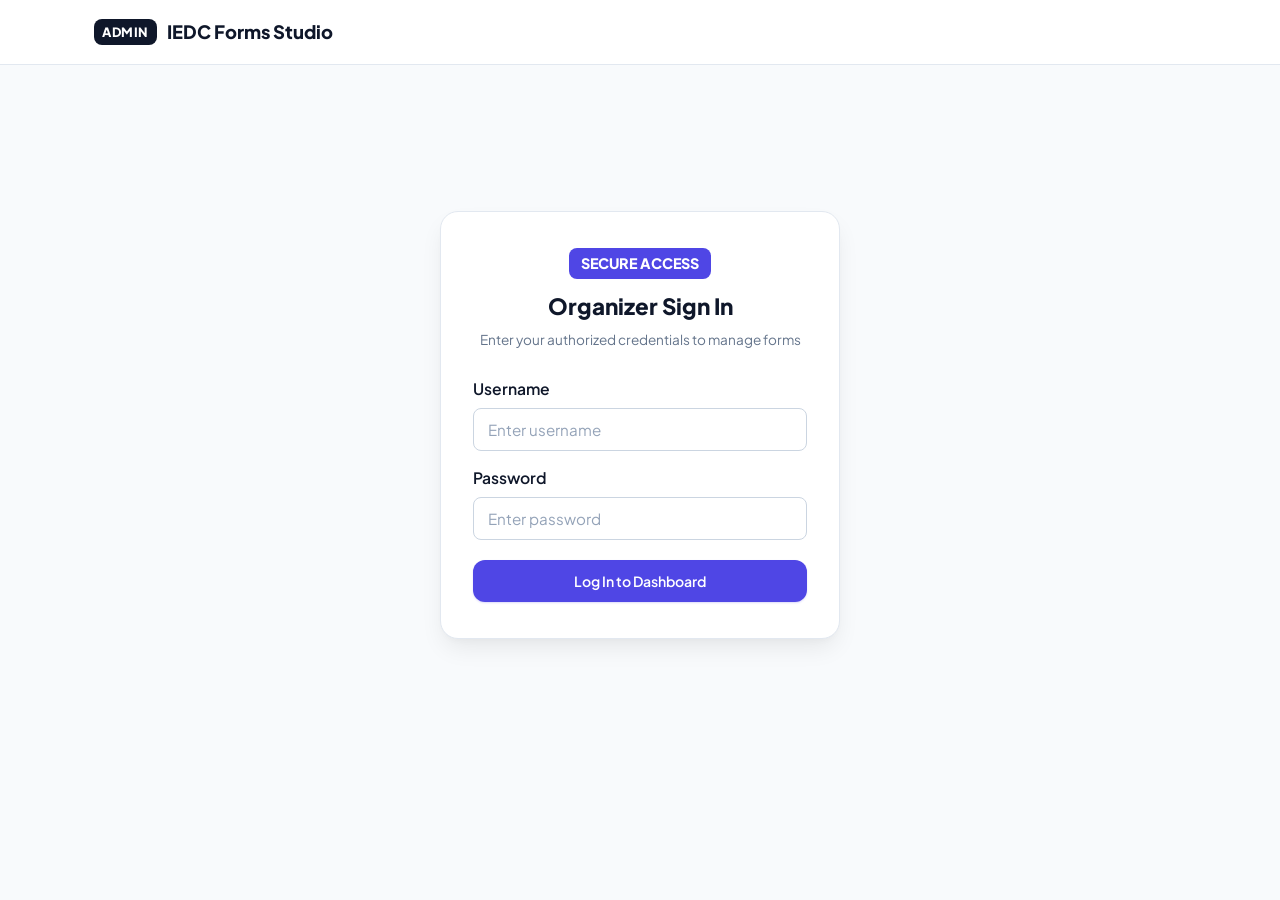
==== admin.html @ 8fbd7e46 "fix(ui): replace emoji favicons with clean SVG vector icons" ====
<!DOCTYPE html>
<html lang="en">
<head>
  <meta charset="UTF-8">
  <meta name="viewport" content="width=device-width, initial-scale=1.0">
  <title>Admin Dashboard | IEDC Event Forms</title>
  <meta name="description" content="Manage event registration forms, dynamic questions, and Google Sheets integration.">
  <link rel="icon" href="data:image/svg+xml,<svg xmlns=%22http://www.w3.org/2000/svg%22 viewBox=%220 0 32 32%22><rect width=%2232%22 height=%2232%22 rx=%227%22 fill=%22%234f46e5%22/><circle cx=%2216%22 cy=%2216%22 r=%225%22 fill=%22none%22 stroke=%22white%22 stroke-width=%222.5%22/><path d=%22M16 6v3M16 23v3M6 16h3M23 16h3%22 stroke=%22white%22 stroke-width=%222.5%22 stroke-linecap=%22round%22/></svg>">
  <link rel="stylesheet" href="css/light-theme.css">
  <!-- Attempt to load local gitignored env.js if present -->
  <script src="js/env.js" onerror="console.log('Production mode: verifying via secure SHA-256')"></script>
</head>
<body>

  <!-- Minimal Header -->
  <header class="app-header">
    <div class="app-header-inner">
      <div class="header-brand">
        <span class="brand-badge" style="background:var(--text-main);">ADMIN</span>
        <span>IEDC Forms Studio</span>
      </div>
      <div class="header-actions" id="adminHeaderActions" style="display:none;">
        <a href="index.html" target="_blank" class="btn btn-secondary btn-sm" title="View Attendee Portal">
          <svg width="14" height="14" viewBox="0 0 24 24" fill="none" stroke="currentColor" stroke-width="2"><path d="M18 13v6a2 2 0 0 1-2 2H5a2 2 0 0 1-2-2V8a2 2 0 0 1 2-2h6"></path><polyline points="15 3 21 3 21 9"></polyline><line x1="10" y1="14" x2="21" y2="3"></line></svg>
          <span>Open Forms</span>
        </a>
        <button class="btn btn-danger btn-sm" id="btnLogout">
          <span>Logout</span>
        </button>
      </div>
    </div>
  </header>

  <main>
    <!-- =====================================================================
         1. LOGIN SCREEN (Shown if not logged in)
         ===================================================================== -->
    <div class="login-screen-wrapper" id="loginScreen">
      <div class="login-card">
        <div class="login-brand-header">
          <span class="login-brand-badge">SECURE ACCESS</span>
          <h1 class="login-title">Organizer Sign In</h1>
          <p class="login-sub">Enter your authorized credentials to manage forms</p>
        </div>

        <form id="loginForm">
          <div style="margin-bottom:16px;">
            <label class="question-label" for="loginUser">Username</label>
            <input class="form-control" type="text" id="loginUser" required placeholder="Enter username" autocomplete="username">
          </div>

          <div style="margin-bottom:20px;">
            <label class="question-label" for="loginPass">Password</label>
            <input class="form-control" type="password" id="loginPass" required placeholder="Enter password" autocomplete="current-password">
          </div>

          <div id="loginErrorMsg" style="display:none; color:var(--accent-rose); font-size:0.84rem; margin-bottom:14px; text-align:center; font-weight:600;">
            Invalid username or password. Please try again.
          </div>

          <button type="submit" class="btn btn-primary" id="btnLoginSubmit" style="width:100%; padding:12px;">
            <span>Log In to Dashboard</span>
          </button>
        </form>
      </div>
    </div>

    <!-- =====================================================================
         2. ADMIN DASHBOARD (Shown when logged in)
         ===================================================================== -->
    <div class="container-wide" id="adminDashboard" style="display:none;">
      <!-- Tab Navigation Bar -->
      <div class="admin-tabs-bar">
        <button class="admin-tab-btn active" data-tab="tabForms">
          📋 Event Forms (<span id="totalFormsCount">0</span>)
        </button>
        <button class="admin-tab-btn" data-tab="tabBuilder">
          ➕ Create / Edit Form
        </button>
        <button class="admin-tab-btn" data-tab="tabSubmissions">
          📊 Registrations (<span id="totalRegistrationsCount">0</span>)
        </button>
      </div>

      <!-- TAB 1: ALL FORMS LIST -->
      <div id="tabForms" class="tab-pane">
        <div style="display:flex; align-items:center; justify-content:space-between; margin-bottom:20px;">
          <div>
            <h2 style="font-size:1.4rem; font-weight:800; color:var(--text-main);">Event Registration Forms</h2>
            <p style="font-size:0.88rem; color:var(--text-muted);">Share direct form links with attendees. No login required for them.</p>
          </div>
          <button class="btn btn-primary" id="btnCreateNewFormTop">
            <span>+ Create New Form</span>
          </button>
        </div>

        <div id="formsListGrid" style="display:grid; grid-template-columns:repeat(auto-fill, minmax(340px, 1fr)); gap:20px;">
          <!-- Injected dynamically -->
        </div>
      </div>

      <!-- TAB 2: FORM BUILDER (Google Forms / Zoho Forms style) -->
      <div id="tabBuilder" class="tab-pane" style="display:none;">
        <div style="display:flex; align-items:center; justify-content:space-between; margin-bottom:20px;">
          <div>
            <h2 style="font-size:1.4rem; font-weight:800; color:var(--text-main);" id="builderHeading">Create Event Form</h2>
            <p style="font-size:0.88rem; color:var(--text-muted);">Configure event info, connect Google Sheets, and build questions.</p>
          </div>
          <div style="display:flex; gap:10px;">
            <button class="btn btn-secondary" id="btnCancelBuilder">Cancel</button>
            <button class="btn btn-primary" id="btnSaveForm">
              <span>Save & Publish Form</span>
            </button>
          </div>
        </div>

        <div style="display:grid; grid-template-columns:1fr; gap:24px;">
          <!-- Card 1: Event Details & Google Sheets Setup -->
          <div class="form-card" style="border-top: 6px solid var(--primary);">
            <h3 style="font-size:1.1rem; font-weight:700; margin-bottom:16px; color:var(--text-main);">
              1. Event Information & Google Sheets Link
            </h3>

            <input type="hidden" id="builderFormId">

            <div style="display:grid; grid-template-columns:1fr 1fr; gap:16px; margin-bottom:16px;">
              <div>
                <label class="question-label" for="builderTitle">Event Title <span class="req-star">*</span></label>
                <input class="form-control" type="text" id="builderTitle" placeholder="e.g., HackNova 2026 Hackathon" required>
              </div>
              <div>
                <label class="question-label" for="builderVenue">Venue / Location <span class="req-star">*</span></label>
                <input class="form-control" type="text" id="builderVenue" placeholder="e.g., Campus Auditorium or Google Meet" required>
              </div>
            </div>

            <div style="display:grid; grid-template-columns:1fr 1fr; gap:16px; margin-bottom:16px;">
              <div>
                <label class="question-label" for="builderDate">Event Date <span class="req-star">*</span></label>
                <input class="form-control" type="text" id="builderDate" placeholder="e.g., Saturday, Nov 14, 2026">
              </div>
              <div>
                <label class="question-label" for="builderTime">Event Time <span class="req-star">*</span></label>
                <input class="form-control" type="text" id="builderTime" placeholder="e.g., 09:00 AM - 05:00 PM IST">
              </div>
            </div>

            <div style="margin-bottom:16px;">
              <label class="question-label" for="builderDesc">Event Description / Instructions</label>
              <textarea class="form-control" id="builderDesc" rows="3" placeholder="Tell attendees about tracks, prizes, free food, requirements..."></textarea>
            </div>

            <div style="display:grid; grid-template-columns:1fr 1fr; gap:16px; margin-bottom:20px;">
              <div>
                <label class="question-label" for="builderBanner">Banner Image URL</label>
                <input class="form-control" type="text" id="builderBanner" placeholder="assets/images/hackathon.jpg">
              </div>
              <div>
                <label class="question-label">Registration Fee</label>
                <input class="form-control" type="text" value="₹0 (Free Pass)" disabled style="background:#f1f5f9; color:var(--accent-green); font-weight:700;">
              </div>
            </div>

            <!-- Google Sheets Integration Box -->
            <div style="background:#f8fafc; border:1px solid #cbd5e1; border-radius:var(--radius-sm); padding:16px; margin-top:10px;">
              <div style="display:flex; align-items:center; justify-content:space-between; margin-bottom:8px;">
                <label class="question-label" for="builderSheetUrl" style="margin-bottom:0; color:var(--primary); font-weight:700;">
                  📊 Google Sheets Webhook URL
                </label>
                <button type="button" class="btn btn-secondary btn-sm" id="btnTestWebhook">Test Connection</button>
              </div>
              <input class="form-control" type="url" id="builderSheetUrl" value="https://script.google.com/macros/s/AKfycbxPCFnYDvDrivGyDOqRx8clG0_JQeyoc7Glr41iayQ9iWZUbeKd1woO2S6F5Shh1JF1yw/exec" placeholder="https://script.google.com/macros/s/AKfycbx.../exec">
              <div id="webhookTestResult" style="font-size:0.82rem; margin-top:6px;"></div>

              <details style="margin-top:10px; font-size:0.84rem; color:var(--text-secondary);">
                <summary style="cursor:pointer; font-weight:600; color:var(--primary);">
                  👉 2-Minute Google Sheets Setup Guide (Click to expand)
                </summary>
                <div style="margin-top:8px; line-height:1.6; background:#fff; padding:12px; border-radius:6px; border:1px solid #e2e8f0;">
                  1. Open <a href="https://sheets.new" target="_blank" style="text-decoration:underline; color:var(--primary);">sheets.new</a> to create a Google Sheet.<br>
                  2. Go to <strong>Extensions &gt; Apps Script</strong>.<br>
                  3. Paste the code from <code>google-apps-script/Code.gs</code> and click Save.<br>
                  4. Click <strong>Deploy &gt; New deployment</strong> &gt; Select <strong>Web app</strong> &gt; Set <em>Who has access</em> to <strong>Anyone</strong>.<br>
                  5. Copy the generated Web app URL and paste it into the box above!
                </div>
              </details>
            </div>
          </div>

          <!-- Card 2: Question Builder & Prebuilt Library -->
          <div class="form-card">
            <h3 style="font-size:1.1rem; font-weight:700; margin-bottom:12px; color:var(--text-main);">
              2. Form Questions Builder (Google Forms / Zoho Style)
            </h3>
            <p style="font-size:0.86rem; color:var(--text-muted); margin-bottom:16px;">
              Add questions, customize question types (Single Select, Multiple Select, Numbers Only, Text), and configure options.
            </p>

            <!-- Prebuilt Quick Add Bar -->
            <div class="prebuilt-picker-box">
              <div class="prebuilt-picker-title">
                ⚡ 1-Click Prebuilt Questions (Google & Zoho Forms Presets):
              </div>
              <div class="prebuilt-chips-grid" id="prebuiltChips">
                <!-- Injected dynamically -->
              </div>
            </div>

            <!-- List of Questions currently in the form -->
            <div id="builderQuestionsList">
              <!-- Question cards rendered here -->
            </div>

            <!-- Add Custom Question Button -->
            <div style="text-align:center; margin-top:20px;">
              <button type="button" class="btn btn-secondary" id="btnAddCustomQuestion" style="padding:10px 24px; border:2px dashed #cbd5e1;">
                + Add Custom Question
              </button>
            </div>
          </div>
        </div>
      </div>

      <!-- TAB 3: REGISTRATIONS VIEWER -->
      <div id="tabSubmissions" class="tab-pane" style="display:none;">
        <div style="display:flex; flex-wrap:wrap; align-items:center; justify-content:space-between; gap:12px; margin-bottom:20px;">
          <div>
            <h2 style="font-size:1.4rem; font-weight:800; color:var(--text-main);">Registrant Submissions</h2>
            <p style="font-size:0.88rem; color:var(--text-muted);">Real-time offline backup & Google Sheet synced responses.</p>
          </div>
          <div style="display:flex; gap:10px;">
            <select class="form-control" id="submissionsFilterEvent" style="width:220px; font-size:0.85rem;">
              <option value="ALL">All Events</option>
            </select>
            <button class="btn btn-primary btn-sm" id="btnExportCsv">
              📥 Export to CSV / Excel
            </button>
            <button class="btn btn-danger btn-sm" id="btnClearSubmissions">
              Clear Cache
            </button>
          </div>
        </div>

        <div class="data-table-card">
          <div class="data-table-header">
            <input type="text" class="form-control" id="searchSubmissionsInput" placeholder="Search by name, email, booking ID..." style="max-width:320px; font-size:0.85rem;">
            <span id="submissionsStatsBadge" style="font-size:0.82rem; font-weight:700; color:var(--text-secondary);">0 Responses</span>
          </div>
          <div class="table-responsive">
            <table class="clean-table" id="submissionsTable">
              <thead>
                <tr id="submissionsTableHead">
                  <th>Booking ID</th>
                  <th>Attendee Name</th>
                  <th>Email</th>
                  <th>Phone</th>
                  <th>Event</th>
                  <th>Timestamp</th>
                </tr>
              </thead>
              <tbody id="submissionsTableBody">
                <!-- Dynamically populated -->
              </tbody>
            </table>
          </div>
        </div>
      </div>
    </div>
  </main>

  <!-- Toast Notification -->
  <div class="light-toast" id="adminToast">
    <svg width="18" height="18" viewBox="0 0 24 24" fill="none" stroke="#10b981" stroke-width="2">
      <polyline points="20 6 9 17 4 12"></polyline>
    </svg>
    <span id="adminToastText">Action completed</span>
  </div>

  <!-- Scripts -->
  <script src="js/auth.js"></script>
  <script src="js/forms-store.js"></script>
  <script>
    (function () {
      'use strict';

      // Builder State
      let builderQuestions = [];
      let activeEditingFormId = null;

      // DOM Cache
      const dom = {
        loginScreen: document.getElementById('loginScreen'),
        loginForm: document.getElementById('loginForm'),
        loginUser: document.getElementById('loginUser'),
        loginPass: document.getElementById('loginPass'),
        loginErrorMsg: document.getElementById('loginErrorMsg'),
        adminDashboard: document.getElementById('adminDashboard'),
        adminHeaderActions: document.getElementById('adminHeaderActions'),
        btnLogout: document.getElementById('btnLogout'),
        
        // Tabs
        tabBtns: document.querySelectorAll('.admin-tab-btn'),
        tabPanes: document.querySelectorAll('.tab-pane'),
        totalFormsCount: document.getElementById('totalFormsCount'),
        totalRegistrationsCount: document.getElementById('totalRegistrationsCount'),

        // Tab 1: Forms
        formsListGrid: document.getElementById('formsListGrid'),
        btnCreateNewFormTop: document.getElementById('btnCreateNewFormTop'),

        // Tab 2: Builder
        builderHeading: document.getElementById('builderHeading'),
        builderFormId: document.getElementById('builderFormId'),
        builderTitle: document.getElementById('builderTitle'),
        builderVenue: document.getElementById('builderVenue'),
        builderDate: document.getElementById('builderDate'),
        builderTime: document.getElementById('builderTime'),
        builderDesc: document.getElementById('builderDesc'),
        builderBanner: document.getElementById('builderBanner'),
        builderSheetUrl: document.getElementById('builderSheetUrl'),
        btnTestWebhook: document.getElementById('btnTestWebhook'),
        webhookTestResult: document.getElementById('webhookTestResult'),
        prebuiltChips: document.getElementById('prebuiltChips'),
        builderQuestionsList: document.getElementById('builderQuestionsList'),
        btnAddCustomQuestion: document.getElementById('btnAddCustomQuestion'),
        btnSaveForm: document.getElementById('btnSaveForm'),
        btnCancelBuilder: document.getElementById('btnCancelBuilder'),

        // Tab 3: Submissions
        submissionsFilterEvent: document.getElementById('submissionsFilterEvent'),
        searchSubmissionsInput: document.getElementById('searchSubmissionsInput'),
        submissionsStatsBadge: document.getElementById('submissionsStatsBadge'),
        submissionsTableHead: document.getElementById('submissionsTableHead'),
        submissionsTableBody: document.getElementById('submissionsTableBody'),
        btnExportCsv: document.getElementById('btnExportCsv'),
        btnClearSubmissions: document.getElementById('btnClearSubmissions'),

        // Toast
        adminToast: document.getElementById('adminToast'),
        adminToastText: document.getElementById('adminToastText')
      };

      // 1. Initial Authentication Check
      checkAuth();

      function checkAuth() {
        if (AuthService.isAuthenticated()) {
          dom.loginScreen.style.display = 'none';
          dom.adminDashboard.style.display = 'block';
          dom.adminHeaderActions.style.display = 'flex';
          initDashboard();
        } else {
          dom.loginScreen.style.display = 'flex';
          dom.adminDashboard.style.display = 'none';
          dom.adminHeaderActions.style.display = 'none';
        }
      }

      // Handle Login
      dom.loginForm.addEventListener('submit', async function (e) {
        e.preventDefault();
        dom.loginErrorMsg.style.display = 'none';
        const user = dom.loginUser.value.trim();
        const pass = dom.loginPass.value.trim();

        const success = await AuthService.login(user, pass);
        if (success) {
          checkAuth();
          showToast('Welcome to IEDC Forms Admin!');
        } else {
          dom.loginErrorMsg.style.display = 'block';
        }
      });

      // Handle Logout
      dom.btnLogout.addEventListener('click', () => {
        AuthService.logout();
        checkAuth();
        showToast('Logged out successfully');
      });

      // 2. Dashboard Tabs Switcher
      dom.tabBtns.forEach(btn => {
        btn.addEventListener('click', () => {
          dom.tabBtns.forEach(b => b.classList.remove('active'));
          dom.tabPanes.forEach(p => p.style.display = 'none');
          btn.classList.add('active');
          document.getElementById(btn.dataset.tab).style.display = 'block';

          if (btn.dataset.tab === 'tabForms') renderFormsList();
          if (btn.dataset.tab === 'tabSubmissions') renderSubmissionsTable();
        });
      });

      function initDashboard() {
        renderFormsList();
        renderPrebuiltChips();
        renderSubmissionsTable();
      }

      // 3. Render Forms List
      function renderFormsList() {
        const forms = FormsStore.getForms();
        dom.totalFormsCount.textContent = forms.length;

        dom.formsListGrid.innerHTML = forms.map(f => {
          const formSubmissions = FormsStore.getSubmissions(f.id);
          const formUrl = FormsStore.getShareableUrl(f);
          const hasWebhook = Boolean(f.sheetWebhookUrl);

          return `
            <div class="form-card" style="display:flex; flex-direction:column; justify-content:space-between;">
              <div>
                <div style="display:flex; align-items:center; justify-content:space-between; margin-bottom:8px;">
                  <span class="pill-badge badge-free">Free Pass</span>
                  <span style="font-size:0.78rem; color:${hasWebhook ? '#10b981' : '#f59e0b'}; font-weight:700;">
                    ${hasWebhook ? '● Sheets Connected' : '○ Sheets Not Connected'}
                  </span>
                </div>
                <h3 style="font-size:1.15rem; font-weight:800; color:var(--text-main); margin-bottom:6px;">
                  ${f.title}
                </h3>
                <p style="font-size:0.84rem; color:var(--text-muted); margin-bottom:12px; line-height:1.4;">
                  ${(f.description || '').substring(0, 90)}...
                </p>
                <div style="font-size:0.8rem; color:var(--text-secondary); margin-bottom:14px;">
                  📅 ${f.dateStr || 'Date TBD'} &nbsp;|&nbsp; 👥 <strong>${formSubmissions.length}</strong> Registrations
                </div>
              </div>

              <div style="border-top:1px solid var(--border-color); padding-top:14px; display:flex; flex-wrap:wrap; gap:8px;">
                <button class="btn btn-primary btn-sm" onclick="copyFormLink('${f.id}')">
                  📋 Copy Link
                </button>
                <a href="${formUrl}" target="_blank" class="btn btn-secondary btn-sm">
                  👁️ Open Form
                </a>
                <button class="btn btn-secondary btn-sm" onclick="editForm('${f.id}')">
                  ✏️ Edit
                </button>
                <button class="btn btn-danger btn-sm" onclick="deleteFormHandler('${f.id}')">
                  🗑️
                </button>
              </div>
            </div>
          `;
        }).join('');
      }

      function copyToClipboard(text) {
        if (navigator.clipboard && window.isSecureContext) {
          return navigator.clipboard.writeText(text).catch(() => fallbackCopy(text));
        }
        return fallbackCopy(text);
      }

      function fallbackCopy(text) {
        return new Promise((resolve, reject) => {
          try {
            const textarea = document.createElement('textarea');
            textarea.value = text;
            textarea.style.position = 'fixed';
            textarea.style.left = '-999999px';
            textarea.style.top = '-999999px';
            document.body.appendChild(textarea);
            textarea.focus();
            textarea.select();
            const successful = document.execCommand('copy');
            document.body.removeChild(textarea);
            if (successful) resolve();
            else reject(new Error('execCommand copy failed'));
          } catch (err) {
            reject(err);
          }
        });
      }

      window.copyFormLink = function (id) {
        const form = FormsStore.getFormById(id);
        const url = FormsStore.getShareableUrl(form || { id: id });
        copyToClipboard(url).then(() => {
          showToast('Shareable form link copied to clipboard!');
        }).catch(() => {
          window.prompt('Copy this shareable link:', url);
        });
      };

      window.editForm = function (id) {
        const form = FormsStore.getFormById(id);
        if (!form) return;
        activeEditingFormId = id;
        dom.builderHeading.textContent = `Edit Form: ${form.title}`;
        dom.builderFormId.value = form.id;
        dom.builderTitle.value = form.title;
        dom.builderVenue.value = form.venue || '';
        dom.builderDate.value = form.dateStr || '';
        dom.builderTime.value = form.timeStr || '';
        dom.builderDesc.value = form.description || '';
        dom.builderBanner.value = form.bannerUrl || '';
        dom.builderSheetUrl.value = form.sheetWebhookUrl || '';

        builderQuestions = JSON.parse(JSON.stringify(form.questions || []));
        renderBuilderQuestions();

        // Switch to Builder Tab
        dom.tabBtns[1].click();
      };

      window.deleteFormHandler = function (id) {
        if (confirm('Are you sure you want to delete this form? Attendee registrations will remain saved.')) {
          FormsStore.deleteForm(id);
          renderFormsList();
          showToast('Form deleted');
        }
      };

      // 4. Form Builder
      dom.btnCreateNewFormTop.addEventListener('click', () => {
        resetBuilderForm();
        dom.tabBtns[1].click();
      });

      dom.btnCancelBuilder.addEventListener('click', () => {
        dom.tabBtns[0].click();
      });

      function resetBuilderForm() {
        activeEditingFormId = null;
        dom.builderHeading.textContent = 'Create Event Form';
        dom.builderFormId.value = `form-${Date.now()}`;
        dom.builderTitle.value = '';
        dom.builderVenue.value = '';
        dom.builderDate.value = '';
        dom.builderTime.value = '';
        dom.builderDesc.value = '';
        dom.builderBanner.value = 'assets/images/hackathon.jpg';
        dom.builderSheetUrl.value = 'https://script.google.com/macros/s/AKfycbxPCFnYDvDrivGyDOqRx8clG0_JQeyoc7Glr41iayQ9iWZUbeKd1woO2S6F5Shh1JF1yw/exec';
        
        // Start with basic questions
        builderQuestions = [
          { id: 'q_name', title: 'Full Name', type: 'text', required: true },
          { id: 'q_email', title: 'Email Address', type: 'email', required: true },
          { id: 'q_phone', title: 'Phone / WhatsApp Number', type: 'tel', required: true }
        ];
        renderBuilderQuestions();
      }

      // Render Prebuilt Questions Bar (Zoho / Google Forms style)
      function renderPrebuiltChips() {
        const catalog = FormsStore.PREBUILT_TEMPLATES;
        dom.prebuiltChips.innerHTML = catalog.map(p => `
          <button type="button" class="chip-add-btn" onclick="addPrebuiltQuestion('${p.id}')">
            + ${p.title}
          </button>
        `).join('');
      }

      window.addPrebuiltQuestion = function (templateId) {
        const t = FormsStore.PREBUILT_TEMPLATES.find(p => p.id === templateId);
        if (!t) return;
        const newQ = JSON.parse(JSON.stringify(t));
        newQ.id = `q_${Date.now()}_${Math.random().toString(36).substring(2, 6)}`;
        builderQuestions.push(newQ);
        renderBuilderQuestions();
        showToast(`Added "${t.title}" question`);
      };

      // Add Custom Question
      dom.btnAddCustomQuestion.addEventListener('click', () => {
        builderQuestions.push({
          id: `q_${Date.now()}`,
          title: 'Untitled Question',
          type: 'text',
          required: false,
          options: ['Option 1', 'Option 2']
        });
        renderBuilderQuestions();
      });

      // Render Questions in Builder
      function renderBuilderQuestions() {
        if (builderQuestions.length === 0) {
          dom.builderQuestionsList.innerHTML = `
            <div style="text-align:center; padding:30px; color:var(--text-muted); border:1px dashed #cbd5e1; border-radius:8px;">
              No questions yet. Click prebuilt options above or "+ Add Custom Question" to begin.
            </div>
          `;
          return;
        }

        dom.builderQuestionsList.innerHTML = builderQuestions.map((q, idx) => {
          const isChoice = q.type === 'single_select' || q.type === 'multiple_select' || q.type === 'dropdown';
          const optionsHtml = isChoice ? renderOptionsManager(q, idx) : '';

          return `
            <div class="builder-question-card" id="bqc_${idx}">
              <div class="builder-question-top">
                <span class="builder-question-index">${idx + 1}.</span>
                <div class="builder-question-inputs">
                  <input type="text" class="form-control" value="${escapeHtml(q.title)}" onchange="updateQuestionTitle(${idx}, this.value)" placeholder="Question Title">
                  <select class="form-control" onchange="updateQuestionType(${idx}, this.value)">
                    <option value="text" ${q.type === 'text' ? 'selected' : ''}>Short Answer (Text)</option>
                    <option value="paragraph" ${q.type === 'paragraph' ? 'selected' : ''}>Paragraph</option>
                    <option value="number" ${q.type === 'number' ? 'selected' : ''}>Numbers Only</option>
                    <option value="single_select" ${q.type === 'single_select' ? 'selected' : ''}>Single Select (Radio)</option>
                    <option value="multiple_select" ${q.type === 'multiple_select' ? 'selected' : ''}>Multiple Select (Checkboxes)</option>
                    <option value="dropdown" ${q.type === 'dropdown' ? 'selected' : ''}>Dropdown (Select)</option>
                    <option value="email" ${q.type === 'email' ? 'selected' : ''}>Email Address</option>
                    <option value="tel" ${q.type === 'tel' ? 'selected' : ''}>Phone / WhatsApp</option>
                  </select>
                </div>
              </div>

              ${optionsHtml}

              <div class="builder-question-bottom">
                <div style="display:flex; gap:6px;">
                  <button type="button" class="btn btn-secondary btn-sm" onclick="moveQuestion(${idx}, -1)" ${idx === 0 ? 'disabled' : ''}>↑</button>
                  <button type="button" class="btn btn-secondary btn-sm" onclick="moveQuestion(${idx}, 1)" ${idx === builderQuestions.length - 1 ? 'disabled' : ''}>↓</button>
                </div>
                <div style="display:flex; align-items:center; gap:16px;">
                  <label class="switch-label">
                    <input type="checkbox" ${q.required ? 'checked' : ''} onchange="toggleQuestionRequired(${idx}, this.checked)">
                    <span>Required</span>
                  </label>
                  <button type="button" class="btn btn-danger btn-sm" onclick="removeQuestion(${idx})">Delete</button>
                </div>
              </div>
            </div>
          `;
        }).join('');
      }

      function renderOptionsManager(q, qIdx) {
        const opts = q.options || ['Option 1'];
        return `
          <div class="builder-options-list">
            <span style="font-size:0.78rem; font-weight:700; color:var(--text-muted); text-transform:uppercase;">Options:</span>
            ${opts.map((opt, oIdx) => `
              <div class="builder-option-row">
                <span style="color:var(--text-muted); font-size:0.8rem;">●</span>
                <input type="text" class="form-control" style="padding:6px 10px; font-size:0.85rem;" value="${escapeHtml(opt)}" onchange="updateOption(${qIdx}, ${oIdx}, this.value)">
                <button type="button" class="btn btn-danger btn-sm" onclick="removeOption(${qIdx}, ${oIdx})" style="padding:4px 8px;">✕</button>
              </div>
            `).join('')}
            <button type="button" class="btn btn-secondary btn-sm" onclick="addOption(${qIdx})" style="align-self:flex-start; margin-top:4px;">
              + Add Option
            </button>
          </div>
        `;
      }

      window.updateQuestionTitle = (idx, val) => { builderQuestions[idx].title = val; };
      window.updateQuestionType = (idx, type) => {
        builderQuestions[idx].type = type;
        if ((type === 'single_select' || type === 'multiple_select' || type === 'dropdown') && !builderQuestions[idx].options) {
          builderQuestions[idx].options = ['Option 1', 'Option 2'];
        }
        renderBuilderQuestions();
      };
      window.toggleQuestionRequired = (idx, checked) => { builderQuestions[idx].required = checked; };
      window.removeQuestion = (idx) => {
        builderQuestions.splice(idx, 1);
        renderBuilderQuestions();
      };
      window.moveQuestion = (idx, dir) => {
        const target = idx + dir;
        if (target < 0 || target >= builderQuestions.length) return;
        const temp = builderQuestions[idx];
        builderQuestions[idx] = builderQuestions[target];
        builderQuestions[target] = temp;
        renderBuilderQuestions();
      };

      window.updateOption = (qIdx, oIdx, val) => { builderQuestions[qIdx].options[oIdx] = val; };
      window.addOption = (qIdx) => {
        if (!builderQuestions[qIdx].options) builderQuestions[qIdx].options = [];
        builderQuestions[qIdx].options.push(`Option ${builderQuestions[qIdx].options.length + 1}`);
        renderBuilderQuestions();
      };
      window.removeOption = (qIdx, oIdx) => {
        builderQuestions[qIdx].options.splice(oIdx, 1);
        renderBuilderQuestions();
      };

      // Test Webhook
      dom.btnTestWebhook.addEventListener('click', async () => {
        const url = dom.builderSheetUrl.value.trim();
        if (!url) {
          dom.webhookTestResult.innerHTML = '<span style="color:var(--accent-rose);">Please paste a Google Apps Script Web App URL first.</span>';
          return;
        }
        dom.webhookTestResult.innerHTML = '<span style="color:var(--accent-amber);">Connecting to Google Sheet...</span>';
        try {
          const res = await fetch(url);
          const data = await res.json();
          if (data.status === 'online') {
            dom.webhookTestResult.innerHTML = '<span style="color:var(--accent-green); font-weight:700;">✅ Google Sheet Webhook is active and responding!</span>';
          } else {
            dom.webhookTestResult.innerHTML = '<span style="color:var(--accent-green);">✔️ Webhook URL reachable.</span>';
          }
        } catch (e) {
          if (url.includes('script.google.com/macros/s/')) {
            dom.webhookTestResult.innerHTML = '<span style="color:var(--accent-green); font-weight:600;">✔️ Valid Google Apps Script endpoint format. Submissions will append directly.</span>';
          } else {
            dom.webhookTestResult.innerHTML = '<span style="color:var(--accent-rose);">❌ Invalid Google Apps Script URL. Ensure it starts with https://script.google.com/macros/s/</span>';
          }
        }
      });

      // Save Form
      dom.btnSaveForm.addEventListener('click', () => {
        const title = dom.builderTitle.value.trim();
        if (!title) {
          alert('Please enter an Event Title.');
          dom.builderTitle.focus();
          return;
        }

        const id = dom.builderFormId.value || `form-${Date.now()}`;
        const formData = {
          id: id,
          title: title,
          venue: dom.builderVenue.value.trim() || 'Campus Venue',
          dateStr: dom.builderDate.value.trim() || 'Date TBD',
          timeStr: dom.builderTime.value.trim() || '09:00 AM',
          description: dom.builderDesc.value.trim() || '',
          bannerUrl: dom.builderBanner.value.trim() || 'assets/images/hackathon.jpg',
          sheetWebhookUrl: dom.builderSheetUrl.value.trim(),
          fee: '₹0 (Free)',
          questions: builderQuestions
        };

        FormsStore.saveForm(formData);
        showToast('Form published successfully!');
        dom.tabBtns[0].click(); // back to list
      });

      // 5. Render Submissions Tab
      function renderSubmissionsTable() {
        const forms = FormsStore.getForms();
        const submissions = FormsStore.getSubmissions();
        dom.totalRegistrationsCount.textContent = submissions.length;

        // Populate Form filter dropdown
        dom.submissionsFilterEvent.innerHTML = `
          <option value="ALL">All Events (${submissions.length})</option>
          ${forms.map(f => {
            const count = FormsStore.getSubmissions(f.id).length;
            return `<option value="${f.id}">${f.title} (${count})</option>`;
          }).join('')}
        `;

        displaySubmissionsRows();
      }

      function displaySubmissionsRows() {
        const filterVal = dom.submissionsFilterEvent.value;
        const searchVal = dom.searchSubmissionsInput.value.toLowerCase().trim();

        let list = FormsStore.getSubmissions(filterVal === 'ALL' ? null : filterVal);

        if (searchVal) {
          list = list.filter(item => {
            return Object.values(item).some(val => String(val).toLowerCase().includes(searchVal));
          });
        }

        dom.submissionsStatsBadge.textContent = `${list.length} Records`;

        if (list.length === 0) {
          dom.submissionsTableBody.innerHTML = `
            <tr>
              <td colspan="6" style="text-align:center; padding:30px; color:var(--text-muted);">
                No registrations found.
              </td>
            </tr>
          `;
          return;
        }

        dom.submissionsTableBody.innerHTML = list.map(item => `
          <tr>
            <td style="font-family:monospace; color:var(--primary); font-weight:700;">${item['Booking ID'] || '-'}</td>
            <td style="font-weight:600;">${item['Full Name'] || item['Name'] || Object.values(item)[6] || '-'}</td>
            <td>${item['Email Address'] || item['Email'] || '-'}</td>
            <td>${item['Phone / WhatsApp Number'] || item['Phone'] || '-'}</td>
            <td>${(item['Event Title'] || '').split(':')[0]}</td>
            <td style="color:var(--text-muted); font-size:0.78rem;">${item['Timestamp'] || '-'}</td>
          </tr>
        `).join('');
      }

      dom.submissionsFilterEvent.addEventListener('change', displaySubmissionsRows);
      dom.searchSubmissionsInput.addEventListener('input', displaySubmissionsRows);

      // Export CSV
      dom.btnExportCsv.addEventListener('click', () => {
        const filterVal = dom.submissionsFilterEvent.value;
        const list = FormsStore.getSubmissions(filterVal === 'ALL' ? null : filterVal);
        if (list.length === 0) {
          alert('No submissions available to export.');
          return;
        }

        const headersSet = new Set();
        list.forEach(i => Object.keys(i).forEach(k => headersSet.add(k)));
        const headers = Array.from(headersSet);

        const rows = [headers.map(h => `"${h.replace(/"/g, '""')}"`).join(',')];
        list.forEach(row => {
          const vals = headers.map(h => {
            let v = row[h] !== undefined ? row[h] : '';
            if (Array.isArray(v)) v = v.join('; ');
            return `"${String(v).replace(/"/g, '""')}"`;
          });
          rows.push(vals.join(','));
        });

        const blob = new Blob([rows.join('\r\n')], { type: 'text/csv;charset=utf-8;' });
        const url = URL.createObjectURL(blob);
        const a = document.createElement('a');
        a.href = url;
        a.download = `IEDC_Registrations_${new Date().toISOString().slice(0, 10)}.csv`;
        a.click();
        URL.revokeObjectURL(url);
        showToast('Exported registrations to CSV!');
      });

      // Clear Submissions
      dom.btnClearSubmissions.addEventListener('click', () => {
        if (confirm('Clear local registrations cache? Note: Google Sheets data is preserved.')) {
          FormsStore.clearSubmissions();
          renderSubmissionsTable();
          showToast('Local submissions cleared');
        }
      });

      function showToast(text) {
        dom.adminToastText.textContent = text;
        dom.adminToast.classList.add('show');
        setTimeout(() => dom.adminToast.classList.remove('show'), 3500);
      }

      function escapeHtml(str) {
        if (!str) return '';
        return String(str).replace(/&/g, '&amp;').replace(/"/g, '&quot;').replace(/</g, '&lt;').replace(/>/g, '&gt;');
      }

    })();
  </script>
</body>
</html>
---- css/light-theme.css ----
/* ==========================================================================
   IEDC REGISTRATION FORMS - MINIMAL & CLEAN LIGHT DESIGN SYSTEM
   ========================================================================== */

@import url('https://fonts.googleapis.com/css2?family=Plus+Jakarta+Sans:wght@400;500;600;700;800&family=Inter:wght@400;500;600;700&display=swap');

:root {
  /* Clean Light Theme Palette */
  --bg-page: #f8fafc;
  --bg-surface: #ffffff;
  --bg-subtle: #f1f5f9;
  --bg-hover: #e2e8f0;

  --border-color: #e2e8f0;
  --border-focus: #4f46e5;

  /* Primary Brand Accents */
  --primary: #4f46e5;
  --primary-hover: #4338ca;
  --primary-light: #eef2ff;
  --primary-focus-ring: rgba(79, 70, 229, 0.18);

  --accent-rose: #e11d48;
  --accent-rose-light: #ffe4e6;
  --accent-green: #10b981;
  --accent-green-light: #ecfdf5;
  --accent-amber: #f59e0b;
  --accent-amber-light: #fffbeb;

  /* Typography */
  --text-main: #0f172a;
  --text-secondary: #475569;
  --text-muted: #64748b;
  --text-light: #94a3b8;

  /* Geometry & Shadows */
  --radius-sm: 8px;
  --radius-md: 12px;
  --radius-lg: 18px;
  --radius-full: 9999px;

  --shadow-subtle: 0 1px 3px 0 rgba(0, 0, 0, 0.05), 0 1px 2px -1px rgba(0, 0, 0, 0.05);
  --shadow-card: 0 4px 6px -1px rgba(0, 0, 0, 0.05), 0 2px 4px -2px rgba(0, 0, 0, 0.05);
  --shadow-elevated: 0 12px 24px -4px rgba(0, 0, 0, 0.08), 0 4px 8px -4px rgba(0, 0, 0, 0.04);
  --shadow-modal: 0 20px 40px -8px rgba(15, 23, 42, 0.16);

  --transition: all 0.2s cubic-bezier(0.16, 1, 0.3, 1);
}

*, *::before, *::after {
  box-sizing: border-box;
  margin: 0;
  padding: 0;
}

html {
  font-family: 'Plus Jakarta Sans', -apple-system, BlinkMacSystemFont, 'Segoe UI', Roboto, sans-serif;
  background-color: var(--bg-page);
  color: var(--text-main);
  scroll-behavior: smooth;
}

body {
  min-height: 100vh;
  display: flex;
  flex-direction: column;
  background-color: var(--bg-page);
  line-height: 1.6;
}

a {
  color: inherit;
  text-decoration: none;
}

button, input, select, textarea {
  font-family: inherit;
}

button {
  cursor: pointer;
  border: none;
  background: none;
}

.container-narrow {
  width: 100%;
  max-width: 740px;
  margin: 0 auto;
  padding: 24px 20px 60px;
}

.container-wide {
  width: 100%;
  max-width: 1140px;
  margin: 0 auto;
  padding: 24px 20px 60px;
}

/* ==========================================================================
   CLEAN LIGHT APP HEADER
   ========================================================================== */
.app-header {
  background: var(--bg-surface);
  border-bottom: 1px solid var(--border-color);
  position: sticky;
  top: 0;
  z-index: 50;
}

.app-header-inner {
  display: flex;
  align-items: center;
  justify-content: space-between;
  height: 64px;
  padding: 0 24px;
  max-width: 1140px;
  margin: 0 auto;
}

.header-brand {
  display: flex;
  align-items: center;
  gap: 10px;
  font-weight: 800;
  font-size: 1.15rem;
  color: var(--text-main);
}

.brand-badge {
  background: var(--primary);
  color: #fff;
  padding: 3px 8px;
  border-radius: var(--radius-sm);
  font-size: 0.8rem;
  font-weight: 800;
  letter-spacing: 0.5px;
}

.header-actions {
  display: flex;
  align-items: center;
  gap: 12px;
}

/* Buttons */
.btn {
  display: inline-flex;
  align-items: center;
  justify-content: center;
  gap: 8px;
  padding: 9px 18px;
  font-size: 0.88rem;
  font-weight: 600;
  border-radius: var(--radius-md);
  transition: var(--transition);
  white-space: nowrap;
}

.btn-primary {
  background: var(--primary);
  color: #ffffff;
  box-shadow: 0 1px 2px 0 rgba(79, 70, 229, 0.2);
}

.btn-primary:hover {
  background: var(--primary-hover);
  transform: translateY(-1px);
}

.btn-secondary {
  background: var(--bg-surface);
  color: var(--text-secondary);
  border: 1px solid var(--border-color);
}

.btn-secondary:hover {
  background: var(--bg-subtle);
  color: var(--text-main);
  border-color: #cbd5e1;
}

.btn-danger {
  background: var(--accent-rose-light);
  color: var(--accent-rose);
  border: 1px solid #fecdd3;
}

.btn-danger:hover {
  background: #fecdd3;
}

.btn-sm {
  padding: 6px 12px;
  font-size: 0.8rem;
  border-radius: var(--radius-sm);
}

/* ==========================================================================
   GOOGLE FORMS STYLE FORM CONTAINER & CARDS
   ========================================================================== */
.form-card {
  background: var(--bg-surface);
  border: 1px solid var(--border-color);
  border-radius: var(--radius-md);
  padding: 24px 28px;
  margin-bottom: 20px;
  box-shadow: var(--shadow-subtle);
  position: relative;
  transition: var(--transition);
}

.form-card:hover {
  border-color: #cbd5e1;
}

/* Header Card with Top Accent Strip (Google Forms style) */
.form-header-card {
  border-top: 8px solid var(--primary);
  border-radius: var(--radius-md);
  padding: 0 0 28px 0;
  overflow: hidden;
}

.form-header-banner {
  width: 100%;
  height: 200px;
  object-fit: cover;
  display: block;
}

.form-header-content {
  padding: 24px 28px 0;
}

.form-meta-badges {
  display: flex;
  flex-wrap: wrap;
  align-items: center;
  gap: 8px;
  margin-bottom: 12px;
}

.pill-badge {
  display: inline-flex;
  align-items: center;
  gap: 6px;
  font-size: 0.78rem;
  font-weight: 600;
  padding: 3px 10px;
  border-radius: var(--radius-full);
}

.badge-free {
  background: var(--accent-green-light);
  color: var(--accent-green);
  border: 1px solid #a7f3d0;
}

.badge-info {
  background: var(--primary-light);
  color: var(--primary);
}

.form-title {
  font-size: 1.7rem;
  font-weight: 800;
  color: var(--text-main);
  line-height: 1.25;
  margin-bottom: 8px;
}

.form-description {
  color: var(--text-secondary);
  font-size: 0.95rem;
  line-height: 1.6;
  margin-bottom: 18px;
}

.form-event-details-bar {
  display: flex;
  flex-wrap: wrap;
  gap: 16px;
  padding-top: 14px;
  border-top: 1px solid var(--border-color);
  font-size: 0.85rem;
  color: var(--text-secondary);
}

.form-event-detail-item {
  display: flex;
  align-items: center;
  gap: 6px;
}

.form-event-detail-item svg {
  color: var(--primary);
  flex-shrink: 0;
}

.req-notice {
  font-size: 0.82rem;
  color: var(--accent-rose);
  margin-top: 14px;
  font-weight: 500;
}

/* Question Cards */
.question-card {
  background: var(--bg-surface);
  border: 1px solid var(--border-color);
  border-radius: var(--radius-md);
  padding: 24px 28px;
  margin-bottom: 16px;
  box-shadow: var(--shadow-subtle);
  transition: var(--transition);
}

.question-card:focus-within {
  border-color: var(--border-focus);
  box-shadow: 0 0 0 3px var(--primary-focus-ring);
}

.question-label {
  display: block;
  font-size: 0.98rem;
  font-weight: 600;
  color: var(--text-main);
  margin-bottom: 8px;
  line-height: 1.4;
}

.question-label .req-star {
  color: var(--accent-rose);
  margin-left: 4px;
  font-weight: 700;
}

.question-help {
  font-size: 0.82rem;
  color: var(--text-muted);
  margin-bottom: 12px;
}

/* Inputs */
.form-control {
  width: 100%;
  padding: 11px 14px;
  background: #ffffff;
  border: 1px solid #cbd5e1;
  border-radius: var(--radius-sm);
  font-size: 0.95rem;
  color: var(--text-main);
  transition: var(--transition);
}

.form-control:focus {
  outline: none;
  border-color: var(--primary);
  box-shadow: 0 0 0 3px var(--primary-focus-ring);
}

.form-control::placeholder {
  color: var(--text-light);
}

textarea.form-control {
  min-height: 95px;
  resize: vertical;
}

/* Radio & Checkbox Groups (Google Forms Clean Style) */
.options-group {
  display: flex;
  flex-direction: column;
  gap: 10px;
  margin-top: 8px;
}

.option-item {
  display: flex;
  align-items: center;
  gap: 10px;
  padding: 8px 12px;
  border-radius: var(--radius-sm);
  cursor: pointer;
  transition: background 0.15s ease;
  user-select: none;
}

.option-item:hover {
  background: var(--bg-subtle);
}

.option-item input[type="radio"],
.option-item input[type="checkbox"] {
  width: 18px;
  height: 18px;
  accent-color: var(--primary);
  cursor: pointer;
}

.option-item span {
  font-size: 0.92rem;
  color: var(--text-main);
}

/* Submit Action Card */
.submit-card {
  display: flex;
  align-items: center;
  justify-content: space-between;
  background: var(--bg-surface);
  border: 1px solid var(--border-color);
  border-radius: var(--radius-md);
  padding: 20px 28px;
  box-shadow: var(--shadow-subtle);
}

.fee-summary {
  display: flex;
  flex-direction: column;
}

.fee-amount {
  font-size: 1.15rem;
  font-weight: 800;
  color: var(--accent-green);
}

.fee-sub {
  font-size: 0.78rem;
  color: var(--text-muted);
}

/* ==========================================================================
   CONFIRMATION / E-TICKET PASS (Clean Light BookMyShow Style)
   ========================================================================== */
.confirmation-container {
  text-align: center;
  padding: 30px 10px;
}

.success-icon-badge {
  width: 64px;
  height: 64px;
  background: var(--accent-green-light);
  color: var(--accent-green);
  border-radius: 50%;
  display: inline-flex;
  align-items: center;
  justify-content: center;
  margin-bottom: 16px;
}

.ticket-light-pass {
  background: #ffffff;
  border: 1px solid var(--border-color);
  border-radius: var(--radius-lg);
  box-shadow: var(--shadow-elevated);
  max-width: 480px;
  margin: 24px auto;
  overflow: hidden;
  text-align: left;
  position: relative;
}

.ticket-light-header {
  background: linear-gradient(135deg, var(--primary) 0%, #6366f1 100%);
  color: #fff;
  padding: 16px 22px;
  display: flex;
  align-items: center;
  justify-content: space-between;
}

.ticket-pass-brand {
  font-weight: 800;
  font-size: 0.95rem;
  letter-spacing: 0.5px;
}

.ticket-pass-badge {
  background: rgba(255, 255, 255, 0.2);
  padding: 3px 10px;
  border-radius: var(--radius-full);
  font-size: 0.75rem;
  font-weight: 700;
}

.ticket-light-body {
  padding: 24px 24px 18px;
}

.ticket-id-pill {
  font-size: 0.8rem;
  font-family: monospace;
  font-weight: 700;
  color: var(--primary);
  background: var(--primary-light);
  padding: 3px 8px;
  border-radius: 4px;
  display: inline-block;
  margin-bottom: 10px;
}

.ticket-ev-name {
  font-size: 1.25rem;
  font-weight: 800;
  color: var(--text-main);
  line-height: 1.3;
  margin-bottom: 16px;
}

.ticket-details-table {
  display: grid;
  grid-template-columns: 1fr 1fr;
  gap: 14px;
}

.ticket-detail-item {
  display: flex;
  flex-direction: column;
}

.ticket-detail-label {
  font-size: 0.72rem;
  text-transform: uppercase;
  color: var(--text-muted);
  font-weight: 700;
  letter-spacing: 0.5px;
}

.ticket-detail-val {
  font-size: 0.92rem;
  font-weight: 600;
  color: var(--text-main);
}

/* Light Perforated Tear Line */
.ticket-tear-strip {
  position: relative;
  height: 24px;
  display: flex;
  align-items: center;
  justify-content: center;
  background: #ffffff;
}

.ticket-tear-strip::before, .ticket-tear-strip::after {
  content: '';
  position: absolute;
  top: 50%;
  transform: translateY(-50%);
  width: 24px;
  height: 24px;
  background-color: var(--bg-page);
  border-radius: 50%;
  border: 1px solid var(--border-color);
  z-index: 2;
}

.ticket-tear-strip::before {
  left: -12px;
}

.ticket-tear-strip::after {
  right: -12px;
}

.ticket-tear-line {
  width: 100%;
  border-top: 2px dashed #cbd5e1;
}

.ticket-qr-strip {
  background: #f8fafc;
  padding: 18px 22px;
  display: flex;
  align-items: center;
  gap: 16px;
  border-top: 1px solid #f1f5f9;
}

.qr-canvas-holder {
  background: #ffffff;
  padding: 8px;
  border-radius: var(--radius-sm);
  border: 1px solid var(--border-color);
  display: flex;
  align-items: center;
  justify-content: center;
  flex-shrink: 0;
}

.qr-canvas-holder canvas, .qr-canvas-holder img {
  width: 90px !important;
  height: 90px !important;
  display: block;
}

/* ==========================================================================
   ADMIN LOGIN SCREEN (Minimal & Light)
   ========================================================================= */
.login-screen-wrapper {
  min-height: 80vh;
  display: flex;
  align-items: center;
  justify-content: center;
  padding: 20px;
}

.login-card {
  width: 100%;
  max-width: 400px;
  background: var(--bg-surface);
  border: 1px solid var(--border-color);
  border-radius: var(--radius-lg);
  padding: 36px 32px;
  box-shadow: var(--shadow-elevated);
}

.login-brand-header {
  text-align: center;
  margin-bottom: 28px;
}

.login-brand-badge {
  display: inline-block;
  background: var(--primary);
  color: #fff;
  font-weight: 800;
  padding: 4px 12px;
  border-radius: var(--radius-sm);
  font-size: 0.9rem;
  margin-bottom: 10px;
}

.login-title {
  font-size: 1.4rem;
  font-weight: 800;
  color: var(--text-main);
}

.login-sub {
  font-size: 0.85rem;
  color: var(--text-muted);
  margin-top: 4px;
}

/* ==========================================================================
   ADMIN DASHBOARD & FORM BUILDER (Google / Zoho Forms Style)
   ========================================================================== */
.admin-tabs-bar {
  display: flex;
  align-items: center;
  gap: 8px;
  margin-bottom: 24px;
  border-bottom: 1px solid var(--border-color);
  padding-bottom: 12px;
}

.admin-tab-btn {
  padding: 8px 16px;
  font-size: 0.88rem;
  font-weight: 600;
  color: var(--text-secondary);
  border-radius: var(--radius-md);
  transition: var(--transition);
}

.admin-tab-btn:hover {
  background: var(--bg-subtle);
  color: var(--text-main);
}

.admin-tab-btn.active {
  background: var(--primary-light);
  color: var(--primary);
}

/* Prebuilt Questions Quick Selector Grid */
.prebuilt-picker-box {
  background: var(--bg-subtle);
  border: 1px dashed var(--border-color);
  border-radius: var(--radius-md);
  padding: 16px;
  margin-bottom: 24px;
}

.prebuilt-picker-title {
  font-size: 0.84rem;
  font-weight: 700;
  text-transform: uppercase;
  color: var(--primary);
  margin-bottom: 10px;
  display: flex;
  align-items: center;
  gap: 6px;
}

.prebuilt-chips-grid {
  display: flex;
  flex-wrap: wrap;
  gap: 8px;
}

.chip-add-btn {
  background: var(--bg-surface);
  border: 1px solid var(--border-color);
  padding: 6px 12px;
  border-radius: var(--radius-full);
  font-size: 0.8rem;
  font-weight: 600;
  color: var(--text-main);
  display: inline-flex;
  align-items: center;
  gap: 6px;
  transition: var(--transition);
}

.chip-add-btn:hover {
  border-color: var(--primary);
  color: var(--primary);
  background: #ffffff;
  transform: translateY(-1px);
}

/* Builder Question Card */
.builder-question-card {
  background: var(--bg-surface);
  border: 1px solid var(--border-color);
  border-radius: var(--radius-md);
  padding: 20px;
  margin-bottom: 16px;
  box-shadow: var(--shadow-subtle);
  position: relative;
  transition: var(--transition);
}

.builder-question-card:hover {
  border-color: #cbd5e1;
}

.builder-question-top {
  display: flex;
  align-items: center;
  justify-content: space-between;
  gap: 12px;
  margin-bottom: 14px;
}

.builder-question-index {
  font-size: 0.8rem;
  font-weight: 700;
  color: var(--text-muted);
  width: 24px;
}

.builder-question-inputs {
  display: grid;
  grid-template-columns: 1fr 180px;
  gap: 12px;
  flex: 1;
}

@media (max-width: 640px) {
  .builder-question-inputs {
    grid-template-columns: 1fr;
  }
}

.builder-options-list {
  display: flex;
  flex-direction: column;
  gap: 8px;
  margin-top: 12px;
  padding-left: 32px;
}

.builder-option-row {
  display: flex;
  align-items: center;
  gap: 8px;
}

.builder-question-bottom {
  display: flex;
  align-items: center;
  justify-content: space-between;
  border-top: 1px solid #f1f5f9;
  padding-top: 12px;
  margin-top: 14px;
}

/* Switch toggle */
.switch-label {
  display: flex;
  align-items: center;
  gap: 8px;
  font-size: 0.82rem;
  font-weight: 600;
  color: var(--text-secondary);
  cursor: pointer;
}

.switch-label input {
  width: 16px;
  height: 16px;
  accent-color: var(--primary);
}

/* Admin Data Table */
.data-table-card {
  background: var(--bg-surface);
  border: 1px solid var(--border-color);
  border-radius: var(--radius-md);
  overflow: hidden;
  box-shadow: var(--shadow-subtle);
}

.data-table-header {
  padding: 16px 20px;
  border-bottom: 1px solid var(--border-color);
  display: flex;
  align-items: center;
  justify-content: space-between;
  background: #fafafa;
}

.table-responsive {
  overflow-x: auto;
}

.clean-table {
  width: 100%;
  border-collapse: collapse;
  text-align: left;
  font-size: 0.88rem;
}

.clean-table th {
  background: #f8fafc;
  padding: 12px 16px;
  font-weight: 700;
  color: var(--text-secondary);
  border-bottom: 1px solid var(--border-color);
  white-space: nowrap;
}

.clean-table td {
  padding: 12px 16px;
  border-bottom: 1px solid var(--border-color);
  color: var(--text-main);
  white-space: nowrap;
}

.clean-table tr:hover td {
  background: #f8fafc;
}

/* Toast */
.light-toast {
  position: fixed;
  bottom: 24px;
  right: 24px;
  background: #0f172a;
  color: #ffffff;
  padding: 12px 20px;
  border-radius: var(--radius-md);
  box-shadow: var(--shadow-elevated);
  font-size: 0.88rem;
  font-weight: 500;
  display: flex;
  align-items: center;
  gap: 10px;
  z-index: 1000;
  transform: translateY(80px);
  opacity: 0;
  transition: var(--transition);
}

.light-toast.show {
  transform: translateY(0);
  opacity: 1;
}

/* Print Styles */
@media print {
  body {
    background: #fff;
  }
  .app-header, .submit-card, .btn, .admin-tabs-bar {
    display: none !important;
  }
  .ticket-light-pass {
    box-shadow: none !important;
    border: 1px solid #000 !important;
    margin: 0 auto !important;
  }
}
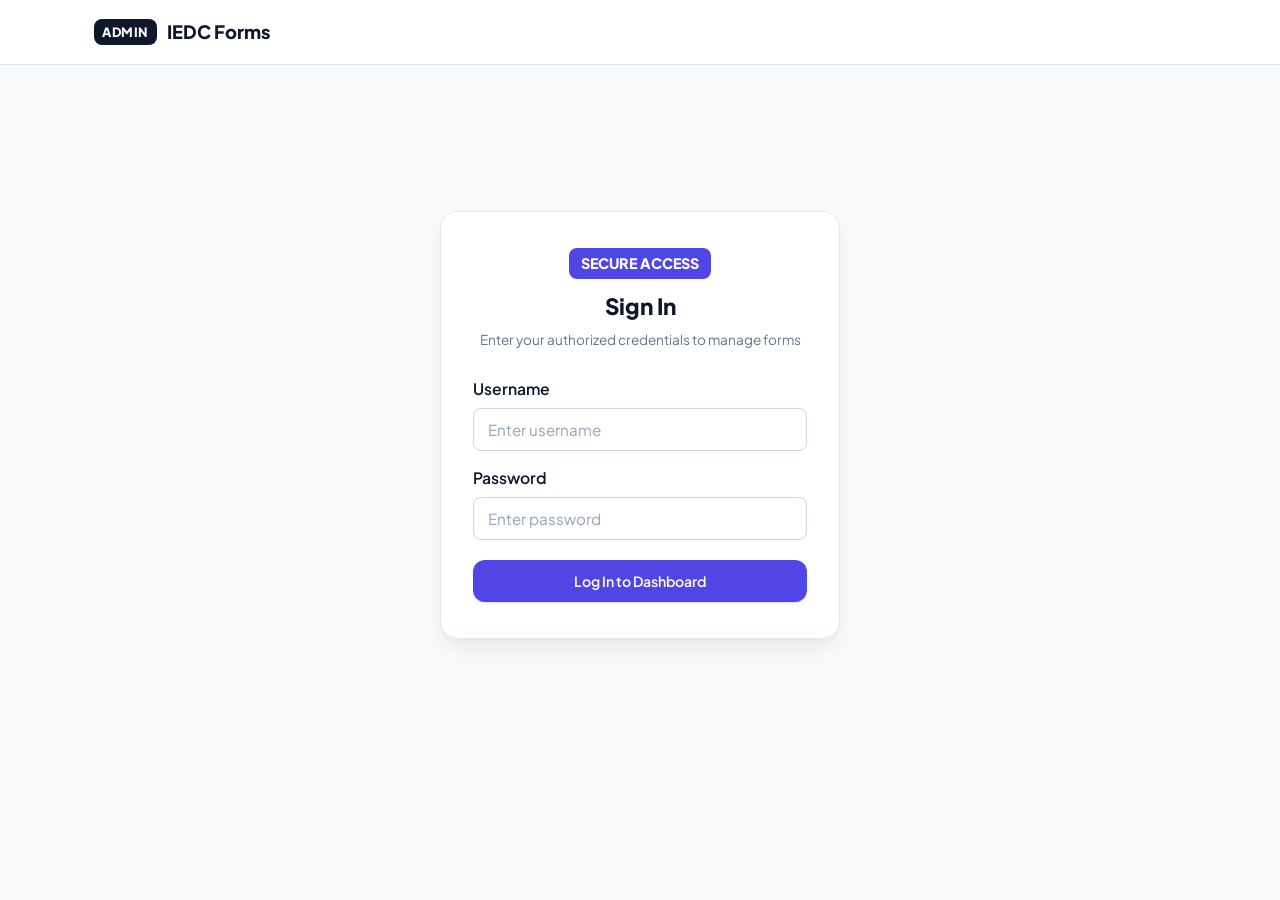
==== commit f358656a: "Admin.html upadted" ====
--- a/admin.html
+++ b/admin.html
@@ -17,7 +17,7 @@
     <div class="app-header-inner">
       <div class="header-brand">
         <span class="brand-badge" style="background:var(--text-main);">ADMIN</span>
-        <span>IEDC Forms Studio</span>
+        <span>IEDC Forms</span>
       </div>
       <div class="header-actions" id="adminHeaderActions" style="display:none;">
         <a href="index.html" target="_blank" class="btn btn-secondary btn-sm" title="View Attendee Portal">
@@ -39,7 +39,7 @@
       <div class="login-card">
         <div class="login-brand-header">
           <span class="login-brand-badge">SECURE ACCESS</span>
-          <h1 class="login-title">Organizer Sign In</h1>
+          <h1 class="login-title">Sign In</h1>
           <p class="login-sub">Enter your authorized credentials to manage forms</p>
         </div>
 
@@ -72,13 +72,13 @@
       <!-- Tab Navigation Bar -->
       <div class="admin-tabs-bar">
         <button class="admin-tab-btn active" data-tab="tabForms">
-          📋 Event Forms (<span id="totalFormsCount">0</span>)
+           IEDC Forms (<span id="totalFormsCount">0</span>)
         </button>
         <button class="admin-tab-btn" data-tab="tabBuilder">
-          ➕ Create / Edit Form
+           Create / Edit Form
         </button>
         <button class="admin-tab-btn" data-tab="tabSubmissions">
-          📊 Registrations (<span id="totalRegistrationsCount">0</span>)
+           Registrations (<span id="totalRegistrationsCount">0</span>)
         </button>
       </div>
 
@@ -121,28 +121,32 @@
               1. Event Information & Google Sheets Link
             </h3>
 
-            <input type="hidden" id="builderFormId">
-
-            <div style="display:grid; grid-template-columns:1fr 1fr; gap:16px; margin-bottom:16px;">
+            <div style="display:grid; grid-template-columns:2fr 1fr; gap:16px; margin-bottom:16px;">
               <div>
                 <label class="question-label" for="builderTitle">Event Title <span class="req-star">*</span></label>
                 <input class="form-control" type="text" id="builderTitle" placeholder="e.g., HackNova 2026 Hackathon" required>
               </div>
               <div>
+                <label class="question-label" for="builderFormId">Short Link Slug <span class="req-star">*</span></label>
+                <input class="form-control" type="text" id="builderFormId" placeholder="e.g., hacknova-2026" required>
+                <div style="font-size:0.75rem; color:var(--text-muted); margin-top:4px;">Link: ?form=<b><span id="builderSlugPreview">...</span></b></div>
+              </div>
+            </div>
+
+            <div style="display:grid; grid-template-columns:1fr 1fr; gap:16px; margin-bottom:16px;">
+              <div>
                 <label class="question-label" for="builderVenue">Venue / Location <span class="req-star">*</span></label>
                 <input class="form-control" type="text" id="builderVenue" placeholder="e.g., Campus Auditorium or Google Meet" required>
               </div>
-            </div>
-
-            <div style="display:grid; grid-template-columns:1fr 1fr; gap:16px; margin-bottom:16px;">
               <div>
                 <label class="question-label" for="builderDate">Event Date <span class="req-star">*</span></label>
                 <input class="form-control" type="text" id="builderDate" placeholder="e.g., Saturday, Nov 14, 2026">
               </div>
-              <div>
-                <label class="question-label" for="builderTime">Event Time <span class="req-star">*</span></label>
-                <input class="form-control" type="text" id="builderTime" placeholder="e.g., 09:00 AM - 05:00 PM IST">
-              </div>
+            </div>
+
+            <div style="margin-bottom:16px;">
+              <label class="question-label" for="builderTime">Event Time <span class="req-star">*</span></label>
+              <input class="form-control" type="text" id="builderTime" placeholder="e.g., 09:00 AM - 05:00 PM IST">
             </div>
 
             <div style="margin-bottom:16px;">
@@ -165,7 +169,7 @@
             <div style="background:#f8fafc; border:1px solid #cbd5e1; border-radius:var(--radius-sm); padding:16px; margin-top:10px;">
               <div style="display:flex; align-items:center; justify-content:space-between; margin-bottom:8px;">
                 <label class="question-label" for="builderSheetUrl" style="margin-bottom:0; color:var(--primary); font-weight:700;">
-                  📊 Google Sheets Webhook URL
+                   Google Sheets Webhook URL
                 </label>
                 <button type="button" class="btn btn-secondary btn-sm" id="btnTestWebhook">Test Connection</button>
               </div>
@@ -174,7 +178,7 @@
 
               <details style="margin-top:10px; font-size:0.84rem; color:var(--text-secondary);">
                 <summary style="cursor:pointer; font-weight:600; color:var(--primary);">
-                  👉 2-Minute Google Sheets Setup Guide (Click to expand)
+                   2-Minute Google Sheets Setup Guide (Click to expand)
                 </summary>
                 <div style="margin-top:8px; line-height:1.6; background:#fff; padding:12px; border-radius:6px; border:1px solid #e2e8f0;">
                   1. Open <a href="https://sheets.new" target="_blank" style="text-decoration:underline; color:var(--primary);">sheets.new</a> to create a Google Sheet.<br>
@@ -190,7 +194,7 @@
           <!-- Card 2: Question Builder & Prebuilt Library -->
           <div class="form-card">
             <h3 style="font-size:1.1rem; font-weight:700; margin-bottom:12px; color:var(--text-main);">
-              2. Form Questions Builder (Google Forms / Zoho Style)
+              2. Form Questions Builder
             </h3>
             <p style="font-size:0.86rem; color:var(--text-muted); margin-bottom:16px;">
               Add questions, customize question types (Single Select, Multiple Select, Numbers Only, Text), and configure options.
@@ -199,7 +203,7 @@
             <!-- Prebuilt Quick Add Bar -->
             <div class="prebuilt-picker-box">
               <div class="prebuilt-picker-title">
-                ⚡ 1-Click Prebuilt Questions (Google & Zoho Forms Presets):
+                 1-Click Prebuilt Questions:
               </div>
               <div class="prebuilt-chips-grid" id="prebuiltChips">
                 <!-- Injected dynamically -->
@@ -233,7 +237,7 @@
               <option value="ALL">All Events</option>
             </select>
             <button class="btn btn-primary btn-sm" id="btnExportCsv">
-              📥 Export to CSV / Excel
+               Export to CSV / Excel
             </button>
             <button class="btn btn-danger btn-sm" id="btnClearSubmissions">
               Clear Cache
@@ -266,7 +270,55 @@
         </div>
       </div>
     </div>
-  </main>
+  <!-- Share Links Modal -->
+  <div id="shareModal" style="display:none; position:fixed; inset:0; background:rgba(15,23,42,0.6); backdrop-filter:blur(4px); z-index:9999; align-items:center; justify-content:center; padding:20px;">
+    <div class="form-card" style="max-width:520px; width:100%; border-radius:12px; box-shadow:var(--shadow-modal); position:relative; max-height:90vh; overflow-y:auto; margin:auto;">
+      <div style="display:flex; align-items:center; justify-content:space-between; margin-bottom:16px;">
+        <h3 style="font-size:1.2rem; font-weight:800; color:var(--text-main);" id="shareModalTitle">Share Event Form</h3>
+        <button type="button" onclick="closeShareModal()" style="background:none; border:none; font-size:1.5rem; cursor:pointer; color:var(--text-muted); line-height:1;">&times;</button>
+      </div>
+
+      <!-- Option 1: Clean Short Link -->
+      <div style="background:#f8fafc; border:1px solid #cbd5e1; border-radius:8px; padding:14px; margin-bottom:16px;">
+        <div style="display:flex; align-items:center; justify-content:space-between; margin-bottom:6px;">
+          <span style="font-size:0.85rem; font-weight:700; color:var(--primary);">⚡ Short Clean Link (Recommended)</span>
+          <span class="pill-badge" style="background:#e0e7ff; color:#4338ca; font-size:0.72rem; padding:2px 6px;">Compact</span>
+        </div>
+        <p style="font-size:0.78rem; color:var(--text-muted); margin-bottom:8px;">
+          Best for sharing on WhatsApp, Telegram, Instagram Bio, Posters, and SMS.
+        </p>
+        <div style="display:flex; gap:8px;">
+          <input type="text" id="shareShortLinkInput" readonly class="form-control" style="font-size:0.82rem; font-family:monospace; background:#fff;">
+          <button type="button" class="btn btn-primary btn-sm" onclick="copyModalShortLink()" style="white-space:nowrap;">
+            Copy
+          </button>
+        </div>
+      </div>
+
+      <!-- Option 2: Compact Universal Link (Self-Contained) -->
+      <div style="background:#f8fafc; border:1px solid #cbd5e1; border-radius:8px; padding:14px; margin-bottom:16px;">
+        <div style="display:flex; align-items:center; justify-content:space-between; margin-bottom:6px;">
+          <span style="font-size:0.85rem; font-weight:700; color:var(--text-main);">🌐 Universal Direct Link</span>
+          <span class="pill-badge" style="background:#f1f5f9; color:var(--text-secondary); font-size:0.72rem; padding:2px 6px;">Self-Contained</span>
+        </div>
+        <p style="font-size:0.78rem; color:var(--text-muted); margin-bottom:8px;">
+          Encodes questions directly in URL. Works everywhere instantly even without Google Sheets sync.
+        </p>
+        <div style="display:flex; gap:8px;">
+          <input type="text" id="shareUniversalLinkInput" readonly class="form-control" style="font-size:0.82rem; font-family:monospace; background:#fff;">
+          <button type="button" class="btn btn-secondary btn-sm" onclick="copyModalUniversalLink()" style="white-space:nowrap;">
+            Copy
+          </button>
+        </div>
+      </div>
+
+      <div style="text-align:center; padding-top:6px;">
+        <button type="button" class="btn btn-secondary" onclick="closeShareModal()" style="width:100%;">
+          Close
+        </button>
+      </div>
+    </div>
+  </div>
 
   <!-- Toast Notification -->
   <div class="light-toast" id="adminToast">
@@ -311,6 +363,7 @@
         // Tab 2: Builder
         builderHeading: document.getElementById('builderHeading'),
         builderFormId: document.getElementById('builderFormId'),
+        builderSlugPreview: document.getElementById('builderSlugPreview'),
         builderTitle: document.getElementById('builderTitle'),
         builderVenue: document.getElementById('builderVenue'),
         builderDate: document.getElementById('builderDate'),
@@ -424,22 +477,25 @@
                   ${(f.description || '').substring(0, 90)}...
                 </p>
                 <div style="font-size:0.8rem; color:var(--text-secondary); margin-bottom:14px;">
-                  📅 ${f.dateStr || 'Date TBD'} &nbsp;|&nbsp; 👥 <strong>${formSubmissions.length}</strong> Registrations
+                  DATE : ${f.dateStr || 'Date TBD'} &nbsp;|&nbsp; COUNT : <strong>${formSubmissions.length}</strong> Registrations
                 </div>
               </div>
 
               <div style="border-top:1px solid var(--border-color); padding-top:14px; display:flex; flex-wrap:wrap; gap:8px;">
-                <button class="btn btn-primary btn-sm" onclick="copyFormLink('${f.id}')">
-                  📋 Copy Link
+                <button class="btn btn-primary btn-sm" onclick="copyShortLink('${f.id}')" title="Copy clean short link">
+                   Copy Short Link
+                </button>
+                <button class="btn btn-secondary btn-sm" onclick="openShareModal('${f.id}')" title="View all link options">
+                  🔗 Share Options
                 </button>
                 <a href="${formUrl}" target="_blank" class="btn btn-secondary btn-sm">
-                  👁️ Open Form
+                   Open
                 </a>
                 <button class="btn btn-secondary btn-sm" onclick="editForm('${f.id}')">
-                  ✏️ Edit
+                   Edit
                 </button>
                 <button class="btn btn-danger btn-sm" onclick="deleteFormHandler('${f.id}')">
-                  🗑️
+                   Delete
                 </button>
               </div>
             </div>
@@ -475,13 +531,57 @@
         });
       }
 
+      window.copyShortLink = function (id) {
+        const form = FormsStore.getFormById(id);
+        const url = FormsStore.getShortUrl(form || id);
+        copyToClipboard(url).then(() => {
+          showToast('⚡ Clean short link copied to clipboard!');
+        }).catch(() => {
+          window.prompt('Copy this short link:', url);
+        });
+      };
+
       window.copyFormLink = function (id) {
+        window.copyShortLink(id);
+      };
+
+      window.openShareModal = function (id) {
         const form = FormsStore.getFormById(id);
-        const url = FormsStore.getShareableUrl(form || { id: id });
-        copyToClipboard(url).then(() => {
-          showToast('Shareable form link copied to clipboard!');
+        if (!form) return;
+        const modal = document.getElementById('shareModal');
+        const title = document.getElementById('shareModalTitle');
+        const shortInput = document.getElementById('shareShortLinkInput');
+        const universalInput = document.getElementById('shareUniversalLinkInput');
+
+        if (title) title.textContent = `Share: ${form.title}`;
+        if (shortInput) shortInput.value = FormsStore.getShortUrl(form);
+        if (universalInput) universalInput.value = FormsStore.getShareableUrl(form);
+
+        if (modal) modal.style.display = 'flex';
+      };
+
+      window.closeShareModal = function () {
+        const modal = document.getElementById('shareModal');
+        if (modal) modal.style.display = 'none';
+      };
+
+      window.copyModalShortLink = function () {
+        const shortInput = document.getElementById('shareShortLinkInput');
+        if (!shortInput) return;
+        copyToClipboard(shortInput.value).then(() => {
+          showToast('⚡ Short link copied to clipboard!');
         }).catch(() => {
-          window.prompt('Copy this shareable link:', url);
+          window.prompt('Copy short link:', shortInput.value);
+        });
+      };
+
+      window.copyModalUniversalLink = function () {
+        const universalInput = document.getElementById('shareUniversalLinkInput');
+        if (!universalInput) return;
+        copyToClipboard(universalInput.value).then(() => {
+          showToast('🌐 Universal link copied to clipboard!');
+        }).catch(() => {
+          window.prompt('Copy universal link:', universalInput.value);
         });
       };
 
@@ -491,6 +591,9 @@
         activeEditingFormId = id;
         dom.builderHeading.textContent = `Edit Form: ${form.title}`;
         dom.builderFormId.value = form.id;
+        if (dom.builderSlugPreview) {
+          dom.builderSlugPreview.textContent = FormsStore.getShortUrl(form.id);
+        }
         dom.builderTitle.value = form.title;
         dom.builderVenue.value = form.venue || '';
         dom.builderDate.value = form.dateStr || '';
@@ -527,7 +630,11 @@
       function resetBuilderForm() {
         activeEditingFormId = null;
         dom.builderHeading.textContent = 'Create Event Form';
-        dom.builderFormId.value = `form-${Date.now()}`;
+        const defaultSlug = 'new-event';
+        dom.builderFormId.value = defaultSlug;
+        if (dom.builderSlugPreview) {
+          dom.builderSlugPreview.textContent = FormsStore.getShortUrl(defaultSlug);
+        }
         dom.builderTitle.value = '';
         dom.builderVenue.value = '';
         dom.builderDate.value = '';
@@ -708,6 +815,24 @@
         }
       });
 
+      // Live Slug Generation & Preview
+      dom.builderTitle.addEventListener('input', () => {
+        if (!activeEditingFormId) {
+          const slug = FormsStore.slugify(dom.builderTitle.value) || 'new-event';
+          dom.builderFormId.value = slug;
+          if (dom.builderSlugPreview) {
+            dom.builderSlugPreview.textContent = FormsStore.getShortUrl(slug);
+          }
+        }
+      });
+
+      dom.builderFormId.addEventListener('input', () => {
+        const clean = FormsStore.slugify(dom.builderFormId.value);
+        if (dom.builderSlugPreview) {
+          dom.builderSlugPreview.textContent = FormsStore.getShortUrl(clean || 'event-slug');
+        }
+      });
+
       // Save Form
       dom.btnSaveForm.addEventListener('click', () => {
         const title = dom.builderTitle.value.trim();
@@ -717,7 +842,8 @@
           return;
         }
 
-        const id = dom.builderFormId.value || `form-${Date.now()}`;
+        const rawId = dom.builderFormId.value.trim() || FormsStore.slugify(title) || `form-${Date.now()}`;
+        const id = FormsStore.slugify(rawId) || rawId;
         const formData = {
           id: id,
           title: title,
